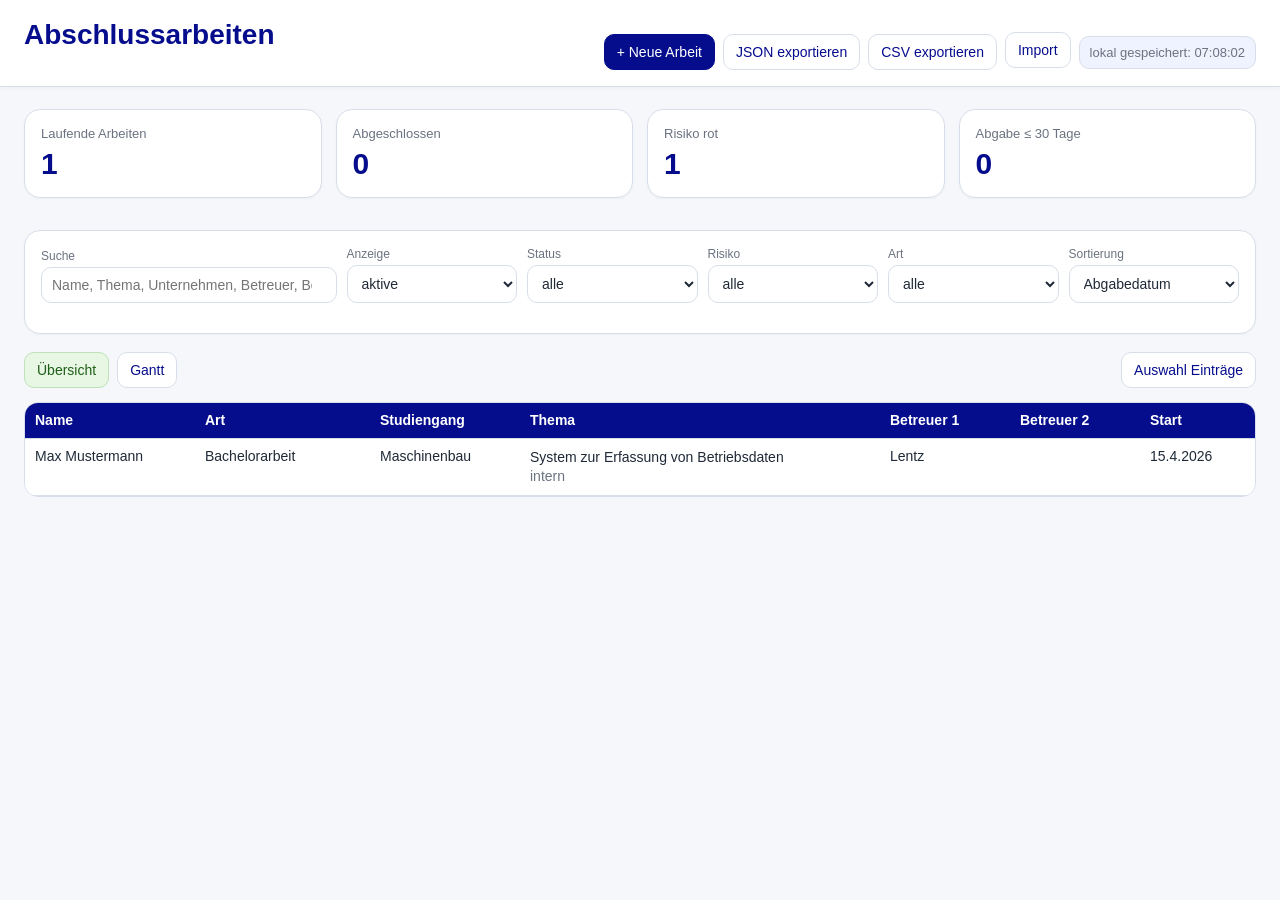
==== index.html @ 09fc305c "Repo Started" ====
<!DOCTYPE html>
<html lang="de">
<head>
  <meta charset="utf-8" />
  <meta name="viewport" content="width=device-width, initial-scale=1" />
  <title>Abschlussarbeiten v33</title>
  <link rel="stylesheet" href="styles.css" />
</head>
<body>
<header>
  <div class="title-row">
    <div class="title-wrap" id="titleWrap">
      <h1 id="mainTitle">Abschlussarbeiten</h1>
      <div class="title-info" id="titleInfo">
        <strong>Abschlussarbeiten</strong><br>
        Version: v33<br>
        Erstellt am: 2026-05-01<br>
        Autor: <a href="mailto:L.Lentz@umwelt-campus.de?subject=Abschlussarbeiten-Tool">Lukas Lentz</a>
      </div>
    </div>
    <div class="button-row">
      <button class="primary" id="addBtn" type="button">+ Neue Arbeit</button>
      <button id="exportJsonBtn" type="button">JSON exportieren</button>
      <button id="exportCsvBtn" type="button">CSV exportieren</button>
      <label class="button-like" for="importFile">Import</label>
      <input id="importFile" type="file" accept=".json,.csv" style="display:none" />
      <button id="storageStatus" class="storage-status" type="button">lokal speichern</button>
    </div>
  </div>
</header>

<main>
  <section class="grid" id="dashboard"></section>

  <section class="card">
    <div class="toolbar">
      <div>
        <label for="searchInput">Suche</label>
        <input id="searchInput" type="search" placeholder="Name, Thema, Unternehmen, Betreuer, Bemerkung ..." />
      </div>
      <div>
        <label for="displayFilter">Anzeige</label>
        <select id="displayFilter">
          <option value="active">aktive</option>
          <option value="all">alle</option>
          <option value="closed">abgeschlossene</option>
          <option value="critical">kritische</option>
          <option value="due30">Abgabe ≤ 30 Tage</option>
        </select>
      </div>
      <div><label for="statusFilter">Status</label><select id="statusFilter"></select></div>
      <div><label for="riskFilter">Risiko</label><select id="riskFilter"></select></div>
      <div><label for="typeFilter">Art</label><select id="typeFilter"></select></div>
      <div>
        <label for="sortSelect">Sortierung</label>
        <select id="sortSelect">
          <option value="due">Abgabedatum</option>
          <option value="next">Nächster Termin</option>
          <option value="risk">Risiko</option>
          <option value="name">Name</option>
          <option value="status">Status</option>
        </select>
      </div>
    </div>
  </section>

  <nav class="tabs tab-row">
    <div class="tab-left">
      <button class="tab active" type="button" data-view="tableView">Übersicht</button>
      <button class="tab" type="button" data-view="ganttView">Gantt</button>
    </div>
    <button id="columnsBtn" type="button">Auswahl Einträge</button>
  </nav>

  <section class="view active" id="tableView">
    <div class="table-wrap">
      <table class="overview-table">
        <thead><tr id="overviewHeaderRow"></tr></thead>
        <tbody id="tableBody"></tbody>
      </table>
    </div>
  </section>

  <section class="view" id="ganttView">
    <section class="card">
      <div class="gantt-toolbar">
        <div><label for="ganttStart">Gantt-Startdatum</label><input id="ganttStart" type="date" /></div>
        <div><label for="ganttEnd">Gantt-Zieldatum</label><input id="ganttEnd" type="date" /></div>
        <div><label>&nbsp;</label><button id="applyGanttRangeBtn" type="button">Gantt aktualisieren</button></div>
      </div>
    </section>
    <div class="gantt-wrap"><div class="gantt" id="gantt"></div></div>
  </section>
</main>

<dialog id="editDialog">
  <form id="editForm">
    <div class="dialog-head">
      <h2 id="dialogTitle">Abschlussarbeit bearbeiten</h2>
      <button type="button" id="closeDialogBtn">Schließen</button>
    </div>

    <div class="edit-tabs-row">
      <div class="edit-tabs" id="editTabs"></div>
      <button type="button" id="addAppointmentBtn">+ Termin</button>
    </div>

    <div class="dialog-body">
      <div id="generalPane" class="edit-pane active">
        <div class="form-grid">
          <input type="hidden" id="editId" />
          <div><label for="name">Name</label><input id="name" required /></div>
          <div><label for="type">Art</label><select id="type"></select></div>
          <div><label for="program">Studiengang</label><input id="program" placeholder="z. B. Maschinenbau" /></div>
          <div><label for="company">Unternehmen / extern</label><input id="company" placeholder="intern oder Unternehmen" /></div>
          <div class="span-4"><label for="topic">Thema</label><input id="topic" required /></div>
          <div><label for="supervisor1">Betreuer 1</label><input id="supervisor1" /></div>
          <div><label for="supervisor2">Betreuer 2</label><input id="supervisor2" /></div>
          <div><label for="startDate">Startdatum</label><input id="startDate" type="date" /></div>
          <div><label for="dueDate">Abgabedatum</label><input id="dueDate" type="date" /></div>
          <div><label for="status">Status</label><select id="status"></select></div>
          <div><label for="risk">Risiko</label><select id="risk"></select></div>
          <div><label for="lastContact">Letzter Kontakt</label><input id="lastContact" type="date" /></div>
          <div class="span-2"><label for="studentAction">Nächste Aktion Student*In</label><textarea id="studentAction"></textarea></div>
          <div class="span-2"><label for="supervisorAction">Nächste Aktion Betreuer*In</label><textarea id="supervisorAction"></textarea></div>
          <div><label for="expose">Exposé</label><select id="expose"></select></div>
          <div><label for="outline">Gliederung</label><select id="outline"></select></div>
          <div><label for="intermediate">Zwischenstand</label><select id="intermediate"></select></div>
          <div><label for="colloquiumMode">Kolloquium</label><select id="colloquiumMode"><option value="none">kein</option><option value="date">Termin</option></select></div>
          <div><label for="colloquiumDate">Kolloquiumstermin</label><input id="colloquiumDate" type="date" /></div>
          <div><label for="evaluation">Bewertung</label><select id="evaluation"></select></div>
          <div><label for="grade">Note</label><input id="grade" placeholder="z. B. 1,7" /></div>
          <div><label for="tags">Tags</label><input id="tags" placeholder="z. B. FEM, Versuch, Industrie" /></div>
          <div class="span-2"><label for="noteLink">Link Notiz</label><input id="noteLink" placeholder="obsidian://... oder Datei-/Weblink" /></div>
          <div class="span-2"><label for="folderLink">Link Ordner</label><input id="folderLink" placeholder="file:///... oder Pfad" /></div>
          <div class="span-4"><label for="remarks">Bemerkung / Protokollnotiz</label><textarea id="remarks"></textarea></div>
        </div>
      </div>
      <div id="appointmentPane" class="edit-pane"></div>
    </div>

    <div class="dialog-foot">
      <button type="button" id="deleteBtn" class="danger">Löschen</button>
      <button type="button" id="duplicateBtn">Duplizieren</button>
      <button type="submit" class="green">Speichern</button>
    </div>
  </form>
</dialog>

<dialog id="columnsDialog">
  <form id="columnsForm">
    <div class="dialog-head">
      <h2>Wähle aus, welche Spalten in der Übersicht angezeigt werden sollen.</h2>
      <button type="button" id="closeColumnsBtn">Schließen</button>
    </div>
    <div class="dialog-body"><div class="columns-list" id="columnsList"></div></div>
    <div class="dialog-foot">
      <button type="button" id="showAllColumnsBtn">Alle anzeigen</button>
      <button type="submit" class="green">Übernehmen</button>
    </div>
  </form>
</dialog>

<div id="ganttTooltip" class="gantt-tooltip"></div>
<div id="actionTooltip" class="gantt-tooltip action-tooltip"></div>

<script src="app.js"></script>
</body>
</html>
---- styles.css ----
:root{
  --ucbblue:#060d8d; --ucbgreen:#43b02a; --bg:#f5f7fb; --card:#fff;
  --text:#1f2937; --muted:#6b7280; --border:#d8dee9;
  --soft-blue:#eef3ff; --soft-green:#e8f6e4; --soft-yellow:#fff3cd; --soft-red:#fde2e1;
  --bar:#7aa7d9; --bar-dark:#3f78b5; --appointment:#d97706; --colloquium:#991b1b; --closed:#eeeeee;
}
*{box-sizing:border-box}
body{margin:0;font-family:Arial,Helvetica,sans-serif;background:var(--bg);color:var(--text)}
header{background:#fff;border-bottom:1px solid var(--border);padding:18px 24px 14px;position:sticky;top:0;z-index:20;box-shadow:0 1px 6px rgba(0,0,0,.04)}
.title-row{display:flex;justify-content:space-between;gap:16px;align-items:flex-start;flex-wrap:wrap}
.title-wrap{position:relative;display:inline-block}
h1{margin:0;color:var(--ucbblue);font-size:28px;line-height:1.2}
.title-info{display:none;position:absolute;left:0;top:38px;min-width:280px;background:#fff;color:var(--text);border:1px solid var(--border);border-radius:12px;padding:12px 14px;box-shadow:0 8px 24px rgba(0,0,0,.18);z-index:50;font-size:13px;line-height:1.4}
.title-info.visible{display:block}
.title-info strong,.title-info a{color:var(--ucbblue)}
.title-info a{text-decoration:none;font-weight:700}
.title-info a:hover{text-decoration:underline}
.button-row{display:flex;flex-wrap:wrap;gap:8px;margin-top:14px;align-items:center}
button,.button-like{border:1px solid var(--border);background:#fff;color:var(--ucbblue);padding:9px 12px;border-radius:10px;font-size:14px;cursor:pointer;transition:.15s ease;text-decoration:none;display:inline-flex;align-items:center;gap:6px}
button:hover,.button-like:hover{border-color:var(--ucbblue);transform:translateY(-1px)}
button.primary{background:var(--ucbblue);color:#fff;border-color:var(--ucbblue)}
button.green{background:var(--ucbgreen);color:#fff;border-color:var(--ucbgreen)}
button.danger{color:#991b1b;border-color:#fecaca}
.storage-status{display:inline-flex;align-items:center;padding:8px 10px;border-radius:10px;background:#eef3ff;color:var(--muted);border:1px solid var(--border);font-size:13px}
main{padding:22px 24px 40px;max-width:1800px;margin:0 auto}
.grid{display:grid;grid-template-columns:repeat(4,minmax(180px,1fr));gap:14px;margin-bottom:18px}
.card{background:var(--card);border:1px solid var(--border);border-radius:16px;padding:16px;box-shadow:0 1px 3px rgba(0,0,0,.03);margin-bottom:14px}
.metric-label{color:var(--muted);font-size:13px;margin-bottom:6px}.metric-value{font-size:30px;color:var(--ucbblue);font-weight:700}
.toolbar{display:grid;grid-template-columns:1.3fr repeat(5,minmax(130px,.75fr));gap:10px;margin-bottom:14px;align-items:end}
.gantt-toolbar{display:grid;grid-template-columns:repeat(3,minmax(160px,1fr));gap:10px;align-items:end}
label{display:block;color:var(--muted);font-size:12px;margin-bottom:4px}
input,select,textarea{width:100%;border:1px solid var(--border);border-radius:10px;padding:9px 10px;font-size:14px;font-family:inherit;background:#fff;color:var(--text)}
textarea{min-height:70px;resize:vertical}
.tabs{display:flex;gap:8px;margin:18px 0 14px;flex-wrap:wrap}.tab-row{justify-content:space-between;align-items:center}.tab-left{display:flex;gap:8px;flex-wrap:wrap}
.tab.active{background:var(--soft-green);border-color:#bfe1b7;color:#1f5f17}
.view{display:none}.view.active{display:block}
.table-wrap{overflow:auto;border:1px solid var(--border);border-radius:14px;background:#fff}
table.overview-table{border-collapse:collapse;width:100%;min-width:2250px;table-layout:fixed}
th,td{border-bottom:1px solid var(--border);padding:9px 10px;text-align:left;vertical-align:top;font-size:14px}
td{white-space:nowrap;overflow:hidden;text-overflow:ellipsis}
th{background:var(--ucbblue);color:#fff;position:sticky;top:0;z-index:2;white-space:normal;overflow:visible;text-overflow:clip;line-height:1.2}
tr.clickable-row{cursor:pointer}
tr.clickable-row:hover td{background:#f9fbff}
tr.closed-row td{background:var(--closed)}
tr.closed-row:hover td{background:#e5e5e5}
.col-name{width:170px}.col-type{width:175px}.col-program{width:150px}.col-topic{width:360px}.col-supervisor{width:130px}.col-date{width:150px}.col-status{width:150px}.col-risk{width:95px}.col-action{width:260px}.col-links{width:120px}
.topic-cell,.action-text{white-space:normal;overflow:visible;text-overflow:clip;line-height:1.35}
.status,.risk{display:inline-flex;align-items:center;justify-content:center;padding:4px 8px;border-radius:999px;font-size:12px;border:1px solid transparent;font-weight:700}
.status{background:var(--soft-blue);color:var(--ucbblue)}
.status-closed{background:#ddd;color:#555;border-color:#ccc}
.risk-green{background:var(--soft-green);color:#166534;border-color:#bbdfb2}
.risk-yellow{background:var(--soft-yellow);color:#92400e;border-color:#f6d98d}
.risk-red{background:var(--soft-red);color:#991b1b;border-color:#f1a9a4}
.form-grid{display:grid;grid-template-columns:repeat(4,minmax(180px,1fr));gap:12px}
.form-grid .span-2{grid-column:span 2}.form-grid .span-4{grid-column:span 4}
dialog{width:min(1100px,94vw);border:1px solid var(--border);border-radius:18px;padding:0;box-shadow:0 20px 50px rgba(0,0,0,.25)}
dialog::backdrop{background:rgba(0,0,0,.35)}
.dialog-head{padding:16px 18px;background:var(--ucbblue);color:#fff;border-radius:18px 18px 0 0;display:flex;justify-content:space-between;align-items:center;gap:14px}
.dialog-head h2{margin:0;font-size:20px;color:#fff}.dialog-body{padding:18px}.dialog-foot{padding:14px 18px 18px;display:flex;justify-content:flex-end;gap:8px}
.columns-list{display:grid;grid-template-columns:repeat(2,minmax(220px,1fr));gap:8px 18px}
.columns-list label{display:flex;align-items:center;gap:8px;color:var(--text);font-size:14px;margin:0;padding:6px 8px;border:1px solid var(--border);border-radius:10px;background:#fff}
.columns-list input{width:auto}
.edit-tabs-row{display:flex;align-items:center;justify-content:space-between;gap:10px;padding:12px 18px 0;background:#fff}
.edit-tabs{display:flex;gap:8px;flex-wrap:wrap}.edit-tab{padding:7px 10px;border-radius:10px;border:1px solid var(--border);background:#fff;color:var(--ucbblue);font-size:13px}.edit-tab.active{background:var(--soft-green);border-color:#bfe1b7;color:#1f5f17}
.edit-pane{display:none}.edit-pane.active{display:block}
.appt-grid{display:grid;grid-template-columns:1fr 150px 120px;gap:12px;margin-bottom:12px}
.appt-toolbar{display:flex;gap:6px;flex-wrap:wrap;margin:6px 0 8px}.appt-toolbar button{padding:6px 9px;font-size:13px}.appt-notes{min-height:220px;font-family:Consolas,Monaco,monospace;line-height:1.45}
.markdown-toggle.active{background:var(--soft-green);border-color:#bfe1b7;color:#1f5f17}
.rendered-notes{min-height:220px;border:1px solid var(--border);border-radius:10px;padding:10px;background:#fff;line-height:1.45;white-space:normal}
.rendered-notes h1,.rendered-notes h2,.rendered-notes h3{color:var(--ucbblue);margin:.4em 0 .25em}.rendered-notes ul{margin:.4em 0 .4em 1.2em;padding:0}.rendered-notes p{margin:.4em 0}
.gantt-wrap{overflow:auto;border:1px solid var(--border);border-radius:14px;background:#fff}
.gantt{min-width:1300px;display:grid;align-items:stretch;font-size:12px}
.gantt-head,.gantt-name,.week-cell{border-bottom:1px solid var(--border);border-right:1px solid #edf0f4;padding:6px 4px;min-height:32px}
.gantt-head{background:var(--ucbblue);color:#fff;font-weight:700;text-align:center;position:sticky;top:0;z-index:2;line-height:1.15}
.gantt-name{background:#fff;position:sticky;left:0;z-index:1;font-weight:700;color:var(--ucbblue);white-space:normal;cursor:pointer}
.gantt-name.closed-gantt{background:var(--closed);color:#666}
.week-cell{position:relative;background:#fff;cursor:pointer}.week-cell.today-week{background:rgba(67,176,42,.15)}
.week-cell.closed-gantt-cell{background:var(--closed)}.week-cell.closed-gantt-cell.today-week{background:#ddd}
.week-cell.active-bar::before{content:"";position:absolute;left:2px;right:2px;top:11px;height:10px;background:var(--bar);border-radius:4px}
.week-cell.active-bar.start::before{border-radius:8px 4px 4px 8px;background:var(--bar-dark)}
.week-cell.active-bar.end::before{border-radius:4px 8px 8px 4px;background:var(--bar-dark)}
.week-cell.closed-gantt-cell.active-bar::before{background:#bdbdbd}
.week-cell.closed-gantt-cell.active-bar.start::before,.week-cell.closed-gantt-cell.active-bar.end::before{background:#a8a8a8}
.week-cell.appointment-extra::after{content:"";position:absolute;width:9px;height:9px;background:var(--appointment);border-radius:50%;top:5px;left:50%;transform:translateX(-50%);box-shadow:0 0 0 2px #fff;z-index:4}
.week-cell.colloquium-marker::after{content:"◆";position:absolute;color:var(--colloquium);font-size:13px;line-height:1;bottom:5px;left:50%;transform:translateX(-50%);text-shadow:0 0 2px #fff}
.gantt-tooltip{position:fixed;display:none;max-width:360px;min-width:260px;background:#fff;color:var(--text);border:1px solid var(--border);border-radius:12px;padding:12px 14px;box-shadow:0 10px 28px rgba(0,0,0,.22);z-index:200;font-size:13px;line-height:1.4;pointer-events:none}
.gantt-tooltip.visible{display:block}.gantt-tooltip .tt-title{font-weight:700;color:var(--ucbblue);font-size:14px;margin-bottom:6px}.gantt-tooltip .tt-meta{margin-bottom:8px;color:var(--muted)}.gantt-tooltip .tt-notes{border-top:1px solid var(--border);padding-top:8px}.gantt-tooltip .tt-notes h1,.gantt-tooltip .tt-notes h2,.gantt-tooltip .tt-notes h3{color:var(--ucbblue);margin:.35em 0 .2em}.gantt-tooltip .tt-notes ul{margin:.35em 0 .35em 1.2em;padding:0}.gantt-tooltip .tt-notes p{margin:.35em 0}
.empty{padding:28px;text-align:center;color:var(--muted)}.muted{color:var(--muted)}
@media(max-width:1000px){.grid,.toolbar,.gantt-toolbar,.form-grid{grid-template-columns:1fr}.form-grid .span-2,.form-grid .span-4{grid-column:span 1}.appt-grid{grid-template-columns:1fr}}


/* Terminmaske: drei gleichartige Textbereiche */
.appointment-section{
  border:1px solid var(--border);
  border-radius:14px;
  padding:12px;
  margin-top:12px;
  background:#fff;
}
.appointment-section h3{
  margin:0 0 8px;
  color:var(--ucbblue);
  font-size:16px;
}
.done-row{
  margin-top:8px;
  display:flex;
  align-items:center;
  gap:8px;
  color:var(--text);
  font-size:14px;
}
.done-row input{width:auto}
body.appointment-active #addAppointmentBtn{display:none}


/* Kompakter Ja/Nein-Dialog */
dialog.compact-dialog{
  width:min(430px,92vw);
}
dialog.compact-dialog .dialog-head{
  padding:12px 14px;
}
dialog.compact-dialog .dialog-head h2{
  font-size:17px;
}
dialog.compact-dialog .dialog-body{
  padding:14px 16px 8px;
}
dialog.compact-dialog .dialog-body p{
  margin:0;
}
dialog.compact-dialog .dialog-foot{
  padding:10px 16px 14px;
}


/* Übersicht: Aktionen einzeilig, vollständiger Text per Mouseover */
td.action-preview{
  white-space:nowrap;
  overflow:hidden;
  text-overflow:ellipsis;
}
.action-tooltip{
  max-width:520px;
  min-width:300px;
  white-space:normal;
}


/* Mehrere Termine pro Kalenderwoche */
.week-cell.appointment-extra::after{
  display:none;
}
.appt-marker{
  position:absolute;
  width:8px;
  height:8px;
  background:var(--appointment);
  border-radius:50%;
  top:4px;
  box-shadow:0 0 0 2px #fff;
  z-index:5;
  cursor:pointer;
}
.appt-marker:hover{
  transform:scale(1.25);
}
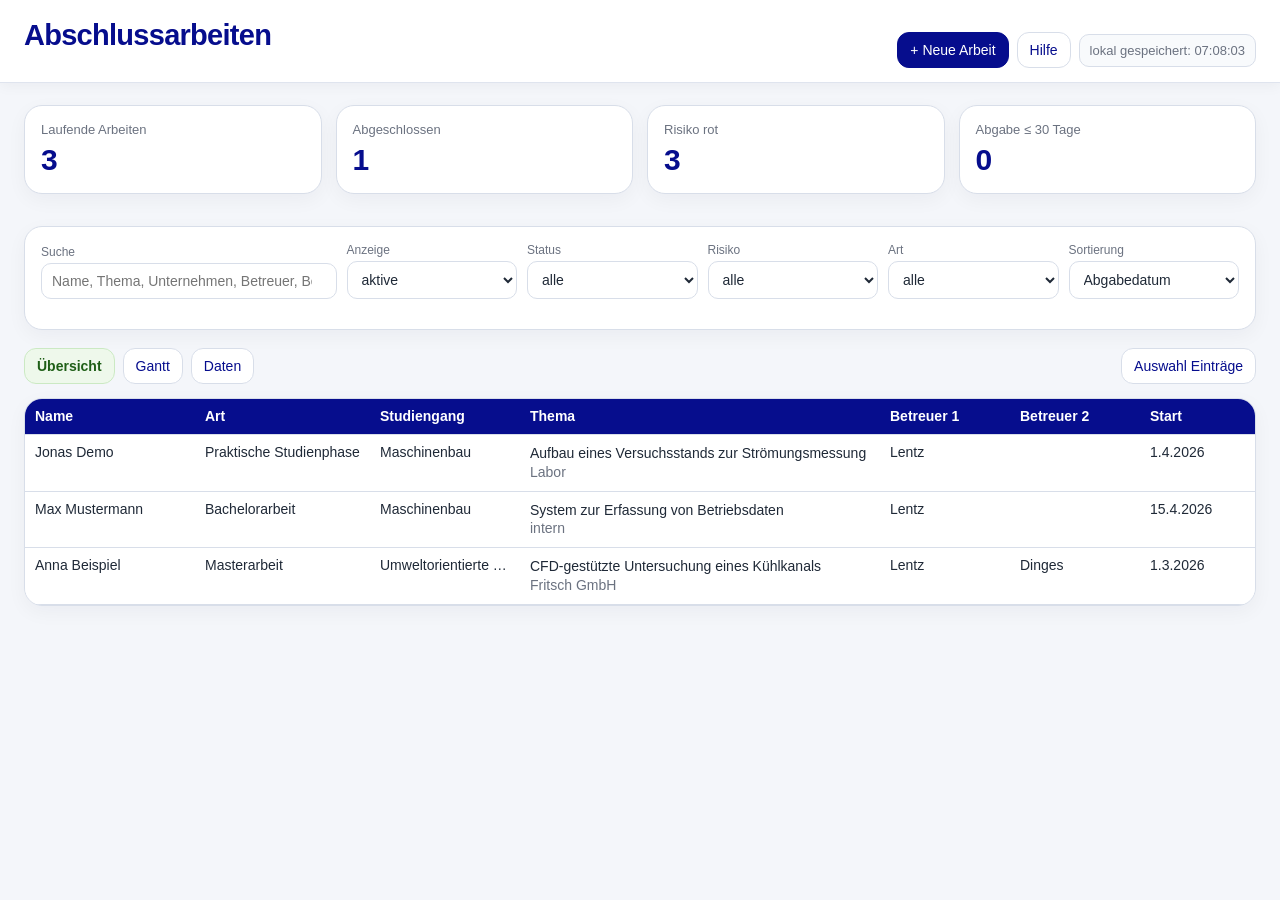
==== commit 2990c505: "manual hinzugefügt" ====
--- a/index.html
+++ b/index.html
@@ -3,7 +3,7 @@
 <head>
   <meta charset="utf-8" />
   <meta name="viewport" content="width=device-width, initial-scale=1" />
-  <title>Abschlussarbeiten v33</title>
+  <title>Abschlussarbeiten v40</title>
   <link rel="stylesheet" href="styles.css" />
 </head>
 <body>
@@ -13,17 +13,14 @@
       <h1 id="mainTitle">Abschlussarbeiten</h1>
       <div class="title-info" id="titleInfo">
         <strong>Abschlussarbeiten</strong><br>
-        Version: v33<br>
+        Version: v40<br>
         Erstellt am: 2026-05-01<br>
         Autor: <a href="mailto:L.Lentz@umwelt-campus.de?subject=Abschlussarbeiten-Tool">Lukas Lentz</a>
       </div>
     </div>
     <div class="button-row">
       <button class="primary" id="addBtn" type="button">+ Neue Arbeit</button>
-      <button id="exportJsonBtn" type="button">JSON exportieren</button>
-      <button id="exportCsvBtn" type="button">CSV exportieren</button>
-      <label class="button-like" for="importFile">Import</label>
-      <input id="importFile" type="file" accept=".json,.csv" style="display:none" />
+      <button id="helpBtn" type="button">Hilfe</button>
       <button id="storageStatus" class="storage-status" type="button">lokal speichern</button>
     </div>
   </div>
@@ -68,6 +65,7 @@
     <div class="tab-left">
       <button class="tab active" type="button" data-view="tableView">Übersicht</button>
       <button class="tab" type="button" data-view="ganttView">Gantt</button>
+      <button class="tab" type="button" data-view="dataView">Daten</button>
     </div>
     <button id="columnsBtn" type="button">Auswahl Einträge</button>
   </nav>
@@ -90,6 +88,22 @@
       </div>
     </section>
     <div class="gantt-wrap"><div class="gantt" id="gantt"></div></div>
+  </section>
+
+  <section class="view" id="dataView">
+    <section class="card data-card">
+      <h2>Daten</h2>
+      <p class="muted">Import und Export des lokalen Datenbestands.</p>
+      <div class="data-actions">
+        <button id="exportJsonBtn" type="button">JSON Export</button>
+        <button id="exportCsvBtn" type="button">CSV Export</button>
+        <label class="button-like" for="importFile">JSON Import</label>
+        <input id="importFile" type="file" accept=".json" style="display:none" />
+      </div>
+      <div class="info-box-lite">
+        <strong>Hinweis:</strong> Der Datenbestand wird immer lokal im Browser gespeichert und steht damit bei der Benutzung des selben Browsers immer wieder zur Verfügung. Sollen Datenbestände umgezogen werden, kann ein Export als *.json erfolgen.
+      </div>
+    </section>
   </section>
 </main>
 
--- a/styles.css
+++ b/styles.css
@@ -166,3 +166,184 @@
 .appt-marker:hover{
   transform:scale(1.25);
 }
+
+
+/* Version v34: Layout stärker an das Handbuch angepasst */
+body{
+  background:
+    radial-gradient(circle at 10% 8%, rgba(67,176,42,.13), transparent 28%),
+    linear-gradient(135deg, #f8fbff 0%, #eef2f8 52%, #edf8ea 100%);
+}
+header{
+  border-bottom:1px solid var(--line, var(--border));
+  box-shadow:0 10px 30px rgba(15,23,42,.08);
+  background:rgba(255,255,255,.92);
+  backdrop-filter:blur(8px);
+}
+h1{
+  letter-spacing:-.035em;
+  font-size:32px;
+}
+.card,
+.table-wrap,
+.gantt-wrap,
+dialog{
+  border-radius:24px;
+  box-shadow:0 16px 42px rgba(15,23,42,.07);
+}
+.card{
+  border-color:#d8dee9;
+}
+button,.button-like{
+  border-radius:999px;
+}
+button.primary{
+  box-shadow:0 10px 24px rgba(6,13,141,.18);
+}
+.tabs.tab-row{
+  background:#fff;
+  border:1px solid var(--border);
+  border-radius:22px;
+  padding:8px;
+  box-shadow:0 12px 34px rgba(15,23,42,.06);
+}
+.tab{
+  border-radius:999px;
+}
+.tab.active{
+  background:#eef8eb;
+  border-color:#cbe9c3;
+  color:var(--ucbblue);
+  font-weight:700;
+}
+table.overview-table th{
+  background:linear-gradient(90deg,var(--ucbblue),#1323ba);
+}
+.dialog-head{
+  background:linear-gradient(90deg,var(--ucbblue),var(--ucbgreen));
+}
+.title-info,
+.gantt-tooltip{
+  border-radius:18px;
+  box-shadow:0 18px 48px rgba(15,23,42,.16);
+}
+input,select,textarea{
+  border-radius:12px;
+}
+.edit-tab{
+  border-radius:999px;
+}
+.edit-tab.active{
+  background:#eef8eb;
+  color:var(--ucbblue);
+  font-weight:700;
+}
+
+
+/* Version v35: dezenteres, modernes Layout */
+body{
+  background:#f4f6fa;
+}
+header{
+  background:#ffffff;
+  border-bottom:1px solid #dfe4ee;
+  box-shadow:0 2px 14px rgba(15,23,42,.05);
+  backdrop-filter:none;
+}
+h1{
+  font-size:29px;
+  letter-spacing:-.025em;
+}
+.card,
+.table-wrap,
+.gantt-wrap,
+dialog{
+  border-radius:18px;
+  box-shadow:0 6px 20px rgba(15,23,42,.045);
+}
+.card{
+  background:#ffffff;
+}
+button,.button-like{
+  border-radius:12px;
+  box-shadow:none;
+}
+button:hover,.button-like:hover{
+  transform:none;
+  background:#f8fafc;
+}
+button.primary{
+  box-shadow:none;
+  background:var(--ucbblue);
+}
+button.green{
+  box-shadow:none;
+}
+.tabs.tab-row{
+  background:transparent;
+  border:none;
+  border-radius:0;
+  padding:0;
+  box-shadow:none;
+}
+.tab{
+  border-radius:12px;
+}
+.tab.active{
+  background:#eef8eb;
+  border-color:#cbe9c3;
+  color:#1f5f17;
+  font-weight:700;
+}
+table.overview-table th{
+  background:var(--ucbblue);
+}
+.dialog-head{
+  background:var(--ucbblue);
+}
+.title-info,
+.gantt-tooltip{
+  border-radius:14px;
+  box-shadow:0 10px 30px rgba(15,23,42,.12);
+}
+input,select,textarea{
+  border-radius:10px;
+}
+.edit-tab{
+  border-radius:12px;
+}
+.edit-tab.active{
+  background:#eef8eb;
+  color:#1f5f17;
+  font-weight:700;
+}
+.metric-value{
+  color:var(--ucbblue);
+}
+.storage-status{
+  background:#f8fafc;
+}
+
+
+/* Version v37: Reiter Daten */
+.data-card{
+  max-width:760px;
+}
+.data-card h2{
+  margin:0 0 6px;
+  color:var(--ucbblue);
+  font-size:24px;
+}
+.data-actions{
+  display:flex;
+  gap:10px;
+  flex-wrap:wrap;
+  margin:18px 0;
+}
+.info-box-lite{
+  border:1px solid #cbe9c3;
+  background:#eef8eb;
+  border-radius:14px;
+  padding:12px 14px;
+  color:var(--text);
+}
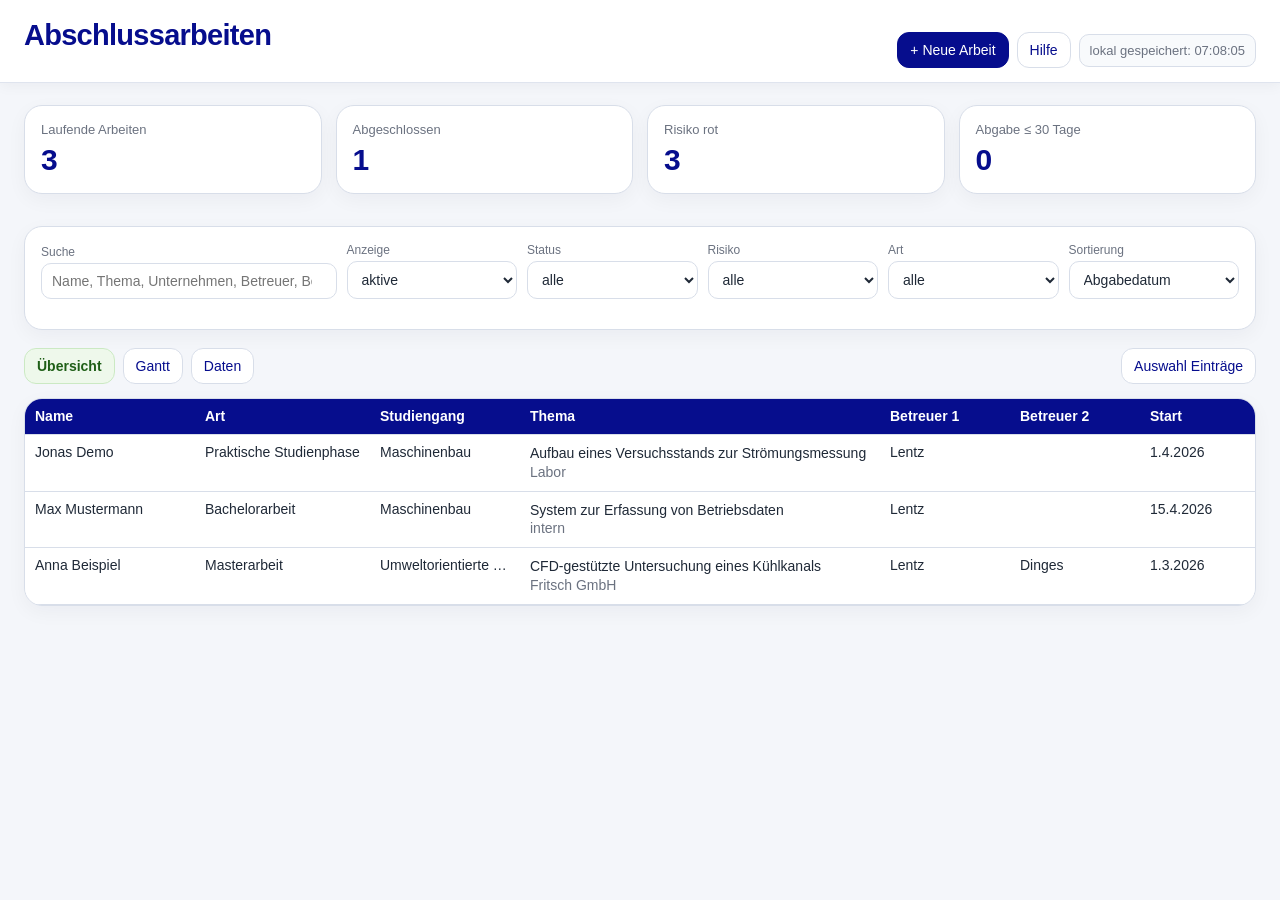
==== commit 64953875: "rollout 1" ====
--- a/index.html
+++ b/index.html
@@ -3,7 +3,7 @@
 <head>
   <meta charset="utf-8" />
   <meta name="viewport" content="width=device-width, initial-scale=1" />
-  <title>Abschlussarbeiten v40</title>
+  <title>Abschlussarbeiten v41</title>
   <link rel="stylesheet" href="styles.css" />
 </head>
 <body>
@@ -13,7 +13,7 @@
       <h1 id="mainTitle">Abschlussarbeiten</h1>
       <div class="title-info" id="titleInfo">
         <strong>Abschlussarbeiten</strong><br>
-        Version: v40<br>
+        Rollout 1<br>
         Erstellt am: 2026-05-01<br>
         Autor: <a href="mailto:L.Lentz@umwelt-campus.de?subject=Abschlussarbeiten-Tool">Lukas Lentz</a>
       </div>
--- a/styles.css
+++ b/styles.css
@@ -347,3 +347,15 @@
   padding:12px 14px;
   color:var(--text);
 }
+
+
+/* Version v41: anklickbarer nächster Termin */
+td.next-meeting-cell[data-appointment-id]{
+  cursor:pointer;
+  color:var(--ucbblue);
+  font-weight:700;
+}
+td.next-meeting-cell[data-appointment-id]:hover{
+  text-decoration:underline;
+  background:#eef3ff;
+}
